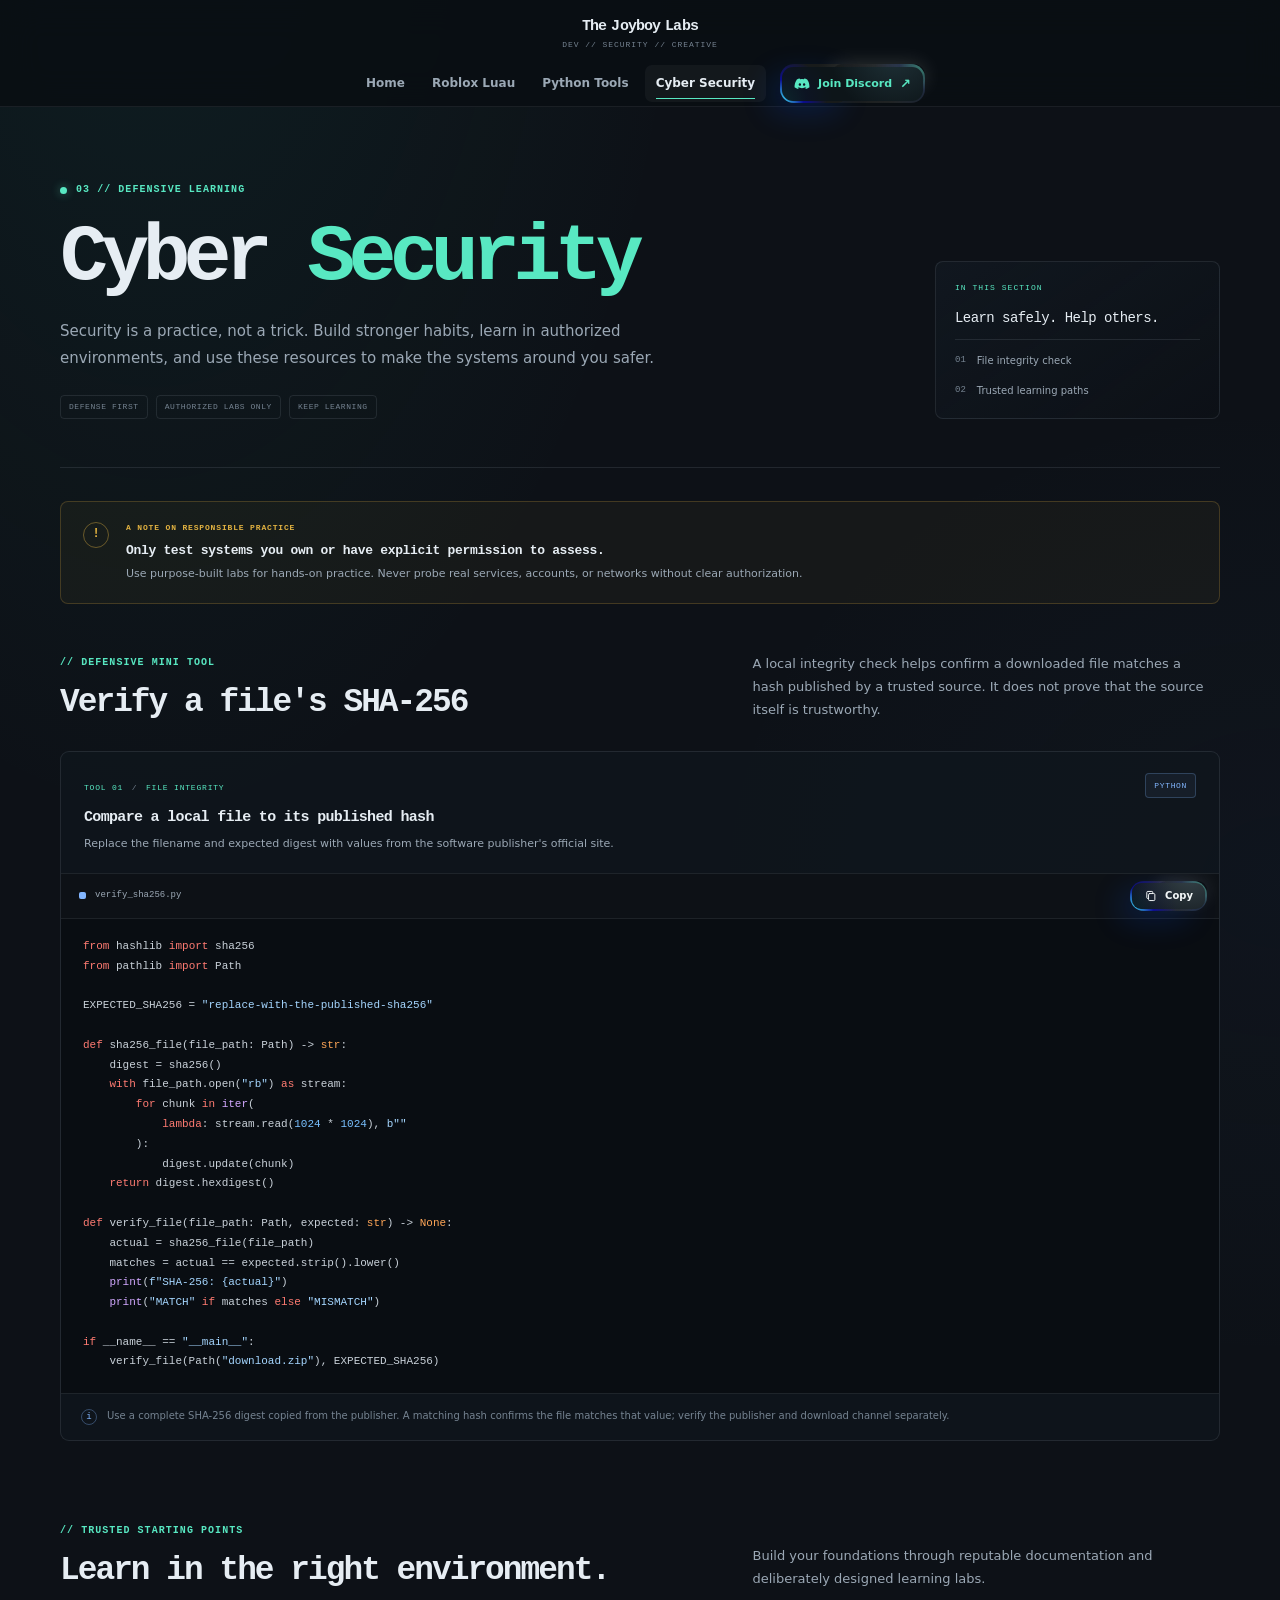
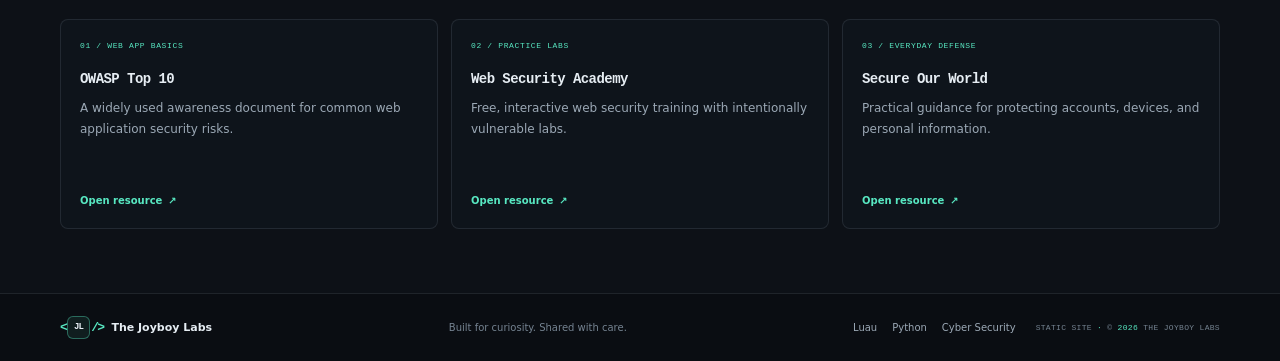
==== cyber.html @ d01e59e3 "Build Joyboy Labs static site and download bundle Co-authored-by: arena-agent <297053741+arena-agent" ====
<!doctype html>
<html lang="en">
<head>
  <meta charset="utf-8">
  <meta name="viewport" content="width=device-width, initial-scale=1">
  <meta name="theme-color" content="#0d1117">
  <meta name="description" content="Responsible cybersecurity learning: defensive habits, trusted resources, and safe local examples from The Joyboy Labs.">
  <title>Cyber Security — The Joyboy Labs</title>
  <link rel="stylesheet" href="css/style.css">
  <script src="js/main.js" defer></script>
</head>
<body>
  <a class="skip-link" href="#main">Skip to content</a>

  <header class="site-header">
    <div class="nav-shell">
      <a class="brand" href="index.html" aria-label="The Joyboy Labs home">
        <span class="brand-copy">
          <span class="brand-name" aria-hidden="true">
            <span class="brand-letter" style="animation-delay: 0ms">T</span><span class="brand-letter" style="animation-delay: 48ms">h</span><span class="brand-letter" style="animation-delay: 96ms">e</span><span class="brand-letter brand-space" style="animation-delay: 144ms">&nbsp;</span><span class="brand-letter" style="animation-delay: 192ms">J</span><span class="brand-letter" style="animation-delay: 240ms">o</span><span class="brand-letter" style="animation-delay: 288ms">y</span><span class="brand-letter" style="animation-delay: 336ms">b</span><span class="brand-letter" style="animation-delay: 384ms">o</span><span class="brand-letter" style="animation-delay: 432ms">y</span><span class="brand-letter brand-space" style="animation-delay: 480ms">&nbsp;</span><span class="brand-letter" style="animation-delay: 528ms">L</span><span class="brand-letter" style="animation-delay: 576ms">a</span><span class="brand-letter" style="animation-delay: 624ms">b</span><span class="brand-letter" style="animation-delay: 672ms">s</span>
          </span>
          <span class="brand-tag">DEV // SECURITY // CREATIVE</span>
        </span>
      </a>
      <button class="menu-toggle" type="button" aria-expanded="false" aria-controls="primary-navigation" aria-label="Open navigation menu">
        <span class="menu-toggle-lines" aria-hidden="true"><span></span><span></span><span></span></span>
      </button>
      <nav class="primary-nav" id="primary-navigation" aria-label="Primary navigation">
        <a class="nav-link" href="index.html">Home</a>
        <a class="nav-link" href="roblox.html">Roblox Luau</a>
        <a class="nav-link" href="python.html">Python Tools</a>
        <a class="nav-link is-active" href="cyber.html" aria-current="page">Cyber Security</a>
        <a class="discord-link button button-discord" href="https://discord.gg/joyboyhakari_16266" target="_blank" rel="noopener noreferrer">
          <span class="blob1" aria-hidden="true"></span><span class="blob2" aria-hidden="true"></span>
          <span class="inner"><svg aria-hidden="true" viewBox="0 0 24 24"><path d="M19.7 5.3a17.6 17.6 0 0 0-4.3-1.4l-.5 1a16.2 16.2 0 0 0-5.8 0l-.5-1a17.6 17.6 0 0 0-4.3 1.4C1.6 9.2.8 13 .8 16.8a17.8 17.8 0 0 0 5.3 2.7l1.1-1.8-1.7-.8.4-.3a12.6 12.6 0 0 0 12.2 0l.4.3-1.7.8 1.1 1.8a17.8 17.8 0 0 0 5.3-2.7c0-4.4-.8-8.1-3.5-11.5ZM8.8 14.7c-1 0-1.8-.9-1.8-2s.8-2 1.8-2 1.8.9 1.8 2-.8 2-1.8 2Zm6.4 0c-1 0-1.8-.9-1.8-2s.8-2 1.8-2 1.8.9 1.8 2-.8 2-1.8 2Z"/></svg><span>Join Discord</span><span class="external-mark" aria-hidden="true">↗</span></span>
        </a>
      </nav>
    </div>
  </header>

  <main id="main">
    <section class="page-hero container" aria-labelledby="page-title">
      <div class="page-hero-copy">
        <p class="eyebrow"><span class="status-dot"></span> 03 // DEFENSIVE LEARNING</p>
        <h1 id="page-title">Cyber <span class="title-accent">Security</span></h1>
        <p class="page-lead">Security is a practice, not a trick. Build stronger habits, learn in authorized environments, and use these resources to make the systems around you safer.</p>
        <div class="tag-row"><span class="tag">DEFENSE FIRST</span><span class="tag">AUTHORIZED LABS ONLY</span><span class="tag">KEEP LEARNING</span></div>
      </div>
      <aside class="page-index-card" aria-label="Section overview">
        <span class="index-card-label">IN THIS SECTION</span>
        <span class="index-card-title">Learn safely. Help others.</span>
        <span class="index-card-line"><span>01</span> File integrity check</span>
        <span class="index-card-line"><span>02</span> Trusted learning paths</span>
      </aside>
    </section>

    <section class="container safety-banner" aria-labelledby="safety-title">
      <span class="safety-icon" aria-hidden="true">!</span>
      <div><p class="eyebrow">A NOTE ON RESPONSIBLE PRACTICE</p><h2 id="safety-title">Only test systems you own or have explicit permission to assess.</h2><p>Use purpose-built labs for hands-on practice. Never probe real services, accounts, or networks without clear authorization.</p></div>
    </section>

    <section class="section-block container" aria-labelledby="integrity-title">
      <div class="section-heading">
        <div><p class="eyebrow">// DEFENSIVE MINI TOOL</p><h2 id="integrity-title">Verify a file's SHA-256</h2></div>
        <p class="section-intro">A local integrity check helps confirm a downloaded file matches a hash published by a trusted source. It does not prove that the source itself is trustworthy.</p>
      </div>

      <article class="snippet-card">
        <div class="snippet-heading">
          <div><span class="snippet-kicker">TOOL 01 <span aria-hidden="true">/</span> FILE INTEGRITY</span><h3>Compare a local file to its published hash</h3><p>Replace the filename and expected digest with values from the software publisher's official site.</p></div>
          <span class="language-pill">PYTHON</span>
        </div>
        <div class="code-card">
          <div class="code-toolbar"><span class="code-file"><span class="file-dot"></span> verify_sha256.py</span><button class="copy-button button button-utility" type="button" aria-label="Copy Python code"><span class="blob1" aria-hidden="true"></span><span class="blob2" aria-hidden="true"></span><span class="inner"><svg aria-hidden="true" viewBox="0 0 20 20"><rect x="6.5" y="6.5" width="9" height="10" rx="1.5"></rect><path d="M12.5 6.5V4.8A1.3 1.3 0 0 0 11.2 3.5H5.3A1.3 1.3 0 0 0 4 4.8v7.4a1.3 1.3 0 0 0 1.3 1.3h1.2"></path></svg><span class="copy-label">Copy</span></span></button></div>
          <pre><code><span class="token-keyword">from</span> hashlib <span class="token-keyword">import</span> sha256
<span class="token-keyword">from</span> pathlib <span class="token-keyword">import</span> Path

EXPECTED_SHA256 = <span class="token-string">"replace-with-the-published-sha256"</span>

<span class="token-keyword">def</span> sha256_file(file_path: Path) -&gt; <span class="token-type">str</span>:
    digest = sha256()
    <span class="token-keyword">with</span> file_path.open(<span class="token-string">"rb"</span>) <span class="token-keyword">as</span> stream:
        <span class="token-keyword">for</span> chunk <span class="token-keyword">in</span> <span class="token-function">iter</span>(
            <span class="token-keyword">lambda</span>: stream.read(<span class="token-number">1024</span> * <span class="token-number">1024</span>), <span class="token-string">b""</span>
        ):
            digest.update(chunk)
    <span class="token-keyword">return</span> digest.hexdigest()

<span class="token-keyword">def</span> verify_file(file_path: Path, expected: <span class="token-type">str</span>) -&gt; <span class="token-type">None</span>:
    actual = sha256_file(file_path)
    matches = actual == expected.strip().lower()
    <span class="token-function">print</span>(<span class="token-string">f"SHA-256: {actual}"</span>)
    <span class="token-function">print</span>(<span class="token-string">"MATCH"</span> <span class="token-keyword">if</span> matches <span class="token-keyword">else</span> <span class="token-string">"MISMATCH"</span>)

<span class="token-keyword">if</span> __name__ == <span class="token-string">"__main__"</span>:
    verify_file(Path(<span class="token-string">"download.zip"</span>), EXPECTED_SHA256)</code></pre>
        </div>
        <div class="snippet-footnote"><span class="footnote-mark" aria-hidden="true">i</span><p>Use a complete SHA-256 digest copied from the publisher. A matching hash confirms the file matches that value; verify the publisher and download channel separately.</p></div>
      </article>
    </section>

    <section class="section-block section-block-compact container" aria-labelledby="resource-title">
      <div class="section-heading">
        <div><p class="eyebrow">// TRUSTED STARTING POINTS</p><h2 id="resource-title">Learn in the right environment.</h2></div>
        <p class="section-intro">Build your foundations through reputable documentation and deliberately designed learning labs.</p>
      </div>
      <div class="resource-grid">
        <a class="resource-card" href="https://owasp.org/www-project-top-ten/" target="_blank" rel="noopener noreferrer"><span class="resource-index">01 / WEB APP BASICS</span><h3>OWASP Top 10</h3><p>A widely used awareness document for common web application security risks.</p><span class="resource-open">Open resource <span aria-hidden="true">↗</span></span></a>
        <a class="resource-card" href="https://portswigger.net/web-security" target="_blank" rel="noopener noreferrer"><span class="resource-index">02 / PRACTICE LABS</span><h3>Web Security Academy</h3><p>Free, interactive web security training with intentionally vulnerable labs.</p><span class="resource-open">Open resource <span aria-hidden="true">↗</span></span></a>
        <a class="resource-card" href="https://www.cisa.gov/secure-our-world" target="_blank" rel="noopener noreferrer"><span class="resource-index">03 / EVERYDAY DEFENSE</span><h3>Secure Our World</h3><p>Practical guidance for protecting accounts, devices, and personal information.</p><span class="resource-open">Open resource <span aria-hidden="true">↗</span></span></a>
      </div>
    </section>
  </main>

  <footer class="site-footer">
    <div class="footer-shell">
      <a class="footer-brand" href="index.html"><span class="brand-mark" aria-hidden="true"><span class="brand-mark-bracket">&lt;</span><span class="brand-mark-core">JL</span><span class="brand-mark-bracket">/&gt;</span></span><span>The Joyboy Labs</span></a>
      <p>Built for curiosity. Shared with care.</p>
      <div class="footer-links"><a href="roblox.html">Luau</a><a href="python.html">Python</a><a href="cyber.html">Cyber Security</a></div>
      <span class="footer-meta">STATIC SITE <span aria-hidden="true">·</span> © <span data-current-year>2026</span> THE JOYBOY LABS</span>
    </div>
  </footer>
</body>
</html>
---- css/style.css ----
:root {
  color-scheme: dark;
  --bg: #0d1117;
  --bg-deep: #090d12;
  --panel: #111820;
  --panel-raised: #141d26;
  --panel-muted: #0f151c;
  --text: #e6edf3;
  --muted: #9ba8b5;
  --subtle: #758391;
  --border: rgba(139, 148, 158, 0.17);
  --border-strong: rgba(139, 148, 158, 0.3);
  --accent: #58e8c2;
  --accent-blue: #82b6ff;
  --accent-violet: #c3a1ff;
  --danger: #ff7b72;
  --font-sans: Inter, ui-sans-serif, system-ui, -apple-system, BlinkMacSystemFont, "Segoe UI", sans-serif;
  --font-mono: "Fira Code", "SFMono-Regular", Consolas, "Liberation Mono", monospace;
  --content-width: 1160px;
}

*,
*::before,
*::after {
  box-sizing: border-box;
}

html {
  scroll-behavior: smooth;
  scroll-padding-top: 100px;
  background: var(--bg);
}

body {
  min-width: 320px;
  margin: 0;
  color: var(--text);
  background:
    radial-gradient(ellipse at 12% -12%, rgba(35, 176, 149, 0.09), transparent 34rem),
    radial-gradient(ellipse at 100% 45%, rgba(61, 106, 177, 0.045), transparent 36rem),
    var(--bg);
  font-family: var(--font-sans);
  font-size: 15px;
  line-height: 1.65;
  -webkit-font-smoothing: antialiased;
  text-rendering: optimizeLegibility;
}

button,
a {
  font: inherit;
}

a {
  color: inherit;
  text-decoration: none;
}

button {
  color: inherit;
}

svg {
  display: block;
}

::selection {
  color: #07110f;
  background: var(--accent);
}

:focus-visible {
  outline: 2px solid var(--accent);
  outline-offset: 4px;
}

.skip-link {
  position: fixed;
  z-index: 100;
  top: 12px;
  left: 12px;
  padding: 10px 14px;
  transform: translateY(-160%);
  border: 1px solid var(--accent);
  border-radius: 8px;
  color: #08120f;
  background: var(--accent);
  font-weight: 700;
}

.skip-link:focus {
  transform: translateY(0);
}

.container {
  width: min(var(--content-width), calc(100% - 48px));
  margin-inline: auto;
}

.site-header {
  position: sticky;
  z-index: 50;
  top: 0;
  border-bottom: 1px solid rgba(139, 148, 158, 0.13);
  background: rgba(10, 14, 19, 0.87);
  backdrop-filter: blur(18px);
  -webkit-backdrop-filter: blur(18px);
}

.nav-shell {
  position: relative;
  display: grid;
  width: min(var(--content-width), calc(100% - 48px));
  min-height: 106px;
  grid-template-columns: 1fr;
  grid-template-rows: 55px 45px;
  justify-items: center;
  gap: 0;
  margin-inline: auto;
  padding-top: 6px;
}

.brand {
  grid-row: 1;
  display: inline-flex;
  min-width: max-content;
  align-items: center;
  justify-content: center;
}

.footer-brand {
  display: inline-flex;
  min-width: max-content;
  align-items: center;
  gap: 11px;
}

.brand-mark {
  display: inline-flex;
  align-items: center;
  gap: 1px;
  color: var(--accent);
  font-family: var(--font-mono);
  font-size: 14px;
  font-weight: 700;
  letter-spacing: -0.12em;
  line-height: 1;
}

.brand-mark-core {
  display: inline-grid;
  width: 27px;
  height: 27px;
  place-items: center;
  border: 1px solid rgba(88, 232, 194, 0.38);
  border-radius: 6px;
  color: var(--text);
  background: rgba(88, 232, 194, 0.08);
  font-size: 10px;
  letter-spacing: -0.08em;
}

.brand-mark-bracket {
  color: var(--accent);
  font-size: 13px;
}

.brand-copy {
  display: grid;
  justify-items: center;
  gap: 4px;
  text-align: center;
}

.brand-name {
  position: relative;
  display: inline-flex;
  isolation: isolate;
  align-items: center;
  color: var(--text);
  font-family: var(--font-mono);
  font-size: 15px;
  font-weight: 700;
  letter-spacing: -0.055em;
  line-height: 1.2;
}

.brand-letter {
  display: inline-block;
  opacity: 1;
  animation: brand-letter-reveal 720ms cubic-bezier(0.2, 0.75, 0.25, 1) both;
  animation-delay: 0ms;
}

.brand-space {
  width: 0.32em;
}

.brand-name::after {
  position: absolute;
  z-index: 1;
  inset: -3px -7px;
  pointer-events: none;
  background-image:
    radial-gradient(circle at 50% 50%, rgba(255, 255, 0, 0.72), transparent 50%),
    radial-gradient(circle at 45% 45%, rgba(255, 0, 0, 0.54), transparent 45%),
    radial-gradient(circle at 55% 55%, rgba(0, 255, 255, 0.62), transparent 45%),
    radial-gradient(circle at 45% 55%, rgba(0, 255, 0, 0.48), transparent 45%),
    radial-gradient(circle at 55% 45%, rgba(0, 0, 255, 0.48), transparent 45%);
  background-size: 100% 100%;
  content: "";
  opacity: 0;
  mix-blend-mode: screen;
  mask: repeating-linear-gradient(90deg, transparent 0 6px, #000 7px 8px);
  -webkit-mask: repeating-linear-gradient(90deg, transparent 0 6px, #000 7px 8px);
  animation: brand-spectrum-reveal 1.8s cubic-bezier(0.6, 0.8, 0.5, 1) both;
}

@keyframes brand-letter-reveal {
  0% {
    opacity: 0;
    transform: scale(0.88) translateY(3px);
    text-shadow: 0 0 0 transparent;
  }
  14% {
    opacity: 1;
    transform: scale(1.08) translateY(-1px);
    text-shadow: 0 0 8px rgba(88, 232, 194, 0.7);
  }
  38%,
  100% {
    opacity: 1;
    transform: scale(1) translateY(0);
    text-shadow: 0 0 0 transparent;
  }
}

@keyframes brand-spectrum-reveal {
  0% {
    opacity: 0;
    transform: translateX(-55%);
  }
  15% {
    opacity: 0.9;
  }
  65% {
    opacity: 0;
  }
  100% {
    opacity: 0;
    transform: translateX(55%);
  }
}

.brand-tag {
  color: var(--subtle);
  font-family: var(--font-mono);
  font-size: 8px;
  letter-spacing: 0.12em;
  line-height: 1.2;
}

.primary-nav {
  grid-row: 2;
  display: flex;
  align-items: center;
  justify-self: center;
  gap: 5px;
}

.nav-link {
  position: relative;
  padding: 9px 11px;
  border-radius: 7px;
  color: var(--muted);
  font-size: 12px;
  font-weight: 550;
  transition: color 160ms ease, background-color 160ms ease;
}

.nav-link:hover,
.nav-link.is-active {
  color: var(--text);
  background: rgba(255, 255, 255, 0.045);
}

.nav-link.is-active::after {
  position: absolute;
  right: 11px;
  bottom: 3px;
  left: 11px;
  height: 1px;
  background: var(--accent);
  content: "";
}

.discord-link {
  flex: 0 0 auto;
}

.external-mark {
  font-size: 13px;
  line-height: 1;
}

.menu-toggle {
  display: none;
  width: 42px;
  height: 42px;
  align-items: center;
  justify-content: center;
  border: 1px solid var(--border);
  border-radius: 8px;
  background: var(--panel-muted);
  cursor: pointer;
}

.menu-toggle-lines {
  display: grid;
  width: 17px;
  gap: 4px;
}

.menu-toggle-lines span {
  display: block;
  height: 1.5px;
  border-radius: 2px;
  background: var(--text);
}

.eyebrow {
  display: flex;
  align-items: center;
  gap: 9px;
  margin: 0;
  color: var(--accent);
  font-family: var(--font-mono);
  font-size: 10px;
  font-weight: 600;
  letter-spacing: 0.105em;
  line-height: 1.6;
}

.status-dot {
  display: inline-block;
  width: 7px;
  height: 7px;
  flex: 0 0 7px;
  border-radius: 50%;
  background: var(--accent);
  box-shadow: 0 0 10px rgba(88, 232, 194, 0.48);
}

.home-hero {
  display: grid;
  min-height: 590px;
  grid-template-columns: 1fr 0.96fr;
  align-items: center;
  gap: clamp(34px, 6vw, 78px);
  padding-block: 72px 84px;
}

.hero-copy {
  max-width: 570px;
}

.hero-copy h1,
.page-hero h1 {
  margin: 23px 0 20px;
  font-family: var(--font-mono);
  font-size: clamp(3.5rem, 7.8vw, 6rem);
  font-weight: 650;
  letter-spacing: -0.085em;
  line-height: 0.98;
}

.title-accent {
  color: var(--accent);
}

.hero-lead,
.page-lead {
  max-width: 570px;
  margin: 0;
  color: var(--muted);
  font-size: clamp(15px, 1.6vw, 17px);
  line-height: 1.8;
}

.hero-actions {
  display: flex;
  flex-wrap: wrap;
  align-items: center;
  gap: 22px;
  margin-top: 30px;
}

.button {
  position: relative;
  isolation: isolate;
  display: inline-flex;
  min-height: 45px;
  align-items: center;
  justify-content: center;
  padding: 2px;
  overflow: visible;
  border: 0;
  border-radius: 14px;
  color: var(--text);
  background: radial-gradient(circle 80px at 80% -10%, rgba(255, 255, 255, 0.16), #181b1b 76%);
  font-size: 12px;
  font-weight: 700;
  text-decoration: none;
  white-space: nowrap;
  cursor: pointer;
  transition: transform 160ms ease, filter 160ms ease;
}

.button::after {
  position: absolute;
  z-index: -1;
  top: 0;
  right: 0;
  width: 65%;
  height: 60%;
  border-radius: 120px;
  box-shadow: 0 0 20px rgba(255, 255, 255, 0.16);
  content: "";
  pointer-events: none;
}

.button .blob1,
.button .blob2 {
  position: absolute;
  top: 0;
  bottom: 0;
  width: 70px;
  border-radius: inherit;
  pointer-events: none;
  transition: transform 180ms ease;
}

.button .blob1 {
  left: 0;
  background: radial-gradient(circle 60px at 0% 100%, #3fe9ff, rgba(0, 0, 255, 0.5), transparent 78%);
  box-shadow: -10px 10px 30px rgba(0, 81, 255, 0.18);
}

.button .blob2 {
  right: 0;
  background: radial-gradient(circle 65px at 100% 0%, rgba(88, 232, 194, 0.72), rgba(0, 81, 255, 0.16), transparent 78%);
  opacity: 0.72;
}

.button .inner {
  position: relative;
  z-index: 1;
  display: inline-flex;
  width: auto;
  min-height: 40px;
  align-items: center;
  justify-content: center;
  gap: 9px;
  padding: 0 17px;
  border-radius: 11px;
  color: #f3f7f8;
  background: radial-gradient(circle 80px at 80% -50%, #39464c, #0e1419 80%);
  font-size: 12px;
  font-weight: 700;
  line-height: 1.2;
}

.button .inner::before {
  position: absolute;
  z-index: 0;
  inset: 0;
  border-radius: inherit;
  background: radial-gradient(circle 60px at 0% 100%, rgba(0, 225, 255, 0.08), rgba(0, 0, 255, 0.045), transparent 85%);
  content: "";
  pointer-events: none;
}

.button .inner > * {
  position: relative;
  z-index: 1;
}

.button:hover {
  transform: translateY(-1px);
  filter: brightness(1.12);
}

.button:hover .blob1 {
  transform: translateX(3px);
}

.button:hover .blob2 {
  transform: translateX(-3px);
}

.button:focus-visible {
  outline: 2px solid var(--accent);
  outline-offset: 4px;
}

.button-primary .inner {
  background: radial-gradient(circle 80px at 80% -50%, #254247, #0d171a 82%);
}

.button-primary .inner::before {
  background: radial-gradient(circle 60px at 0% 100%, rgba(0, 225, 255, 0.16), rgba(0, 0, 255, 0.08), transparent 85%);
}

.button-outline .inner {
  background: radial-gradient(circle 80px at 80% -50%, #303b42, #10161d 82%);
}

.button-discord {
  min-height: 39px;
  margin-left: 9px;
  font-size: 11px;
}

.button-discord .inner {
  min-height: 34px;
  gap: 8px;
  padding-inline: 12px;
  color: var(--accent);
  font-size: 11px;
  background: radial-gradient(circle 80px at 80% -50%, #203339, #0d1519 82%);
}

.button-discord:hover .inner {
  color: #f3f7f8;
}

.button-discord svg {
  width: 16px;
  height: 16px;
  fill: currentColor;
}

.text-link {
  display: inline-flex;
  align-items: center;
  gap: 8px;
  color: var(--muted);
  font-size: 12px;
  font-weight: 600;
  transition: color 160ms ease;
}

.text-link:hover {
  color: var(--accent);
}

.hero-tags,
.tag-row {
  display: flex;
  flex-wrap: wrap;
  align-items: center;
  gap: 8px;
  margin: 34px 0 0;
  padding: 0;
  list-style: none;
}

.hero-tags li,
.tag {
  padding: 6px 8px;
  border: 1px solid var(--border);
  border-radius: 4px;
  color: var(--subtle);
  font-family: var(--font-mono);
  font-size: 8px;
  letter-spacing: 0.07em;
  line-height: 1.25;
}

.console-window {
  overflow: hidden;
  border: 1px solid rgba(139, 148, 158, 0.25);
  border-radius: 11px;
  background: rgba(10, 14, 19, 0.92);
  box-shadow: 0 26px 70px rgba(0, 0, 0, 0.3), 0 0 0 1px rgba(88, 232, 194, 0.025) inset;
}

.console-titlebar {
  display: flex;
  min-height: 46px;
  align-items: center;
  justify-content: space-between;
  gap: 12px;
  padding: 0 16px;
  border-bottom: 1px solid var(--border);
  color: var(--subtle);
  font-family: var(--font-mono);
  font-size: 9px;
}

.window-dots {
  display: inline-flex;
  gap: 5px;
}

.window-dots i {
  width: 7px;
  height: 7px;
  border-radius: 50%;
  background: #4b5967;
}

.window-dots i:first-child {
  background: #ff7b72;
}

.window-dots i:nth-child(2) {
  background: #e3b341;
}

.window-dots i:nth-child(3) {
  background: #58e8c2;
}

.console-path {
  flex: 1;
  text-align: center;
}

.console-path span {
  color: #52606d;
}

.console-state {
  display: inline-flex;
  align-items: center;
  gap: 6px;
  color: var(--accent);
  font-size: 8px;
}

.console-state .status-dot {
  width: 5px;
  height: 5px;
  flex-basis: 5px;
}

.console-body {
  padding: 24px 25px 19px;
  font-family: var(--font-mono);
  font-size: 11px;
}

.console-command {
  margin: 0;
  color: #c6d0da;
}

.console-command span {
  color: var(--accent);
}

.console-output {
  margin: 13px 0 5px;
  color: var(--text);
  font-size: 16px;
  font-weight: 600;
}

.cursor-block {
  display: inline-block;
  width: 7px;
  height: 14px;
  margin-left: 7px;
  background: var(--accent);
  vertical-align: -2px;
}

.console-comment {
  margin: 0;
  color: var(--subtle);
  font-size: 10px;
}

.console-divider {
  height: 1px;
  margin: 23px 0 19px;
  background: var(--border);
}

.console-list {
  display: grid;
  gap: 13px;
  margin: 16px 0 19px;
  padding: 0;
  color: var(--text);
  list-style: none;
}

.console-list li {
  display: grid;
  grid-template-columns: 26px minmax(100px, 1fr) auto;
  align-items: center;
  gap: 10px;
}

.console-file,
.console-file-note,
.console-footer {
  color: var(--subtle);
  font-size: 9px;
}

.console-file-note {
  text-align: right;
}

.console-footer {
  display: flex;
  justify-content: space-between;
  padding-top: 13px;
  border-top: 1px solid var(--border);
  color: var(--accent);
}

.section-block {
  padding-block: 49px 64px;
}

.section-block-compact {
  padding-top: 18px;
}

.section-heading {
  display: grid;
  grid-template-columns: 1.05fr 0.75fr;
  align-items: end;
  gap: 38px;
  margin-bottom: 27px;
}

.section-heading h2,
.lab-note-copy h2,
.closing-cta h2,
.resource-strip h2 {
  margin: 11px 0 0;
  font-family: var(--font-mono);
  font-size: clamp(1.5rem, 3vw, 2.05rem);
  font-weight: 550;
  letter-spacing: -0.06em;
  line-height: 1.28;
}

.section-intro {
  max-width: 455px;
  margin: 0 0 2px;
  color: var(--muted);
  font-size: 13px;
  line-height: 1.75;
}

.focus-grid {
  display: grid;
  grid-template-columns: repeat(3, minmax(0, 1fr));
  gap: 14px;
}

.focus-card {
  display: flex;
  min-height: 280px;
  flex-direction: column;
  padding: 21px 21px 19px;
  border: 1px solid var(--border);
  border-radius: 9px;
  background: linear-gradient(140deg, rgba(20, 29, 38, 0.88), rgba(15, 21, 28, 0.86));
  transition: border-color 160ms ease, background-color 160ms ease, transform 160ms ease;
}

.focus-card:hover {
  transform: translateY(-3px);
  border-color: rgba(88, 232, 194, 0.47);
  background: linear-gradient(140deg, rgba(21, 34, 41, 0.96), rgba(15, 21, 28, 0.9));
}

.focus-card-top {
  display: flex;
  align-items: center;
  justify-content: space-between;
}

.focus-index,
.mini-card-index,
.resource-index {
  color: var(--subtle);
  font-family: var(--font-mono);
  font-size: 9px;
  letter-spacing: 0.08em;
}

.card-arrow {
  color: var(--subtle);
  font-size: 16px;
  transition: color 160ms ease, transform 160ms ease;
}

.focus-card:hover .card-arrow {
  transform: translate(2px, -2px);
  color: var(--accent);
}

.focus-symbol {
  display: grid;
  width: 46px;
  height: 46px;
  place-items: center;
  margin-top: 29px;
  border: 1px solid rgba(88, 232, 194, 0.2);
  border-radius: 9px;
  color: var(--accent);
  background: rgba(88, 232, 194, 0.07);
  font-family: var(--font-mono);
  font-size: 16px;
  font-weight: 600;
}

.symbol-python {
  border-color: rgba(130, 182, 255, 0.23);
  color: var(--accent-blue);
  background: rgba(130, 182, 255, 0.075);
  font-size: 14px;
}

.symbol-cyber {
  position: relative;
  border-color: rgba(195, 161, 255, 0.24);
  background: rgba(195, 161, 255, 0.075);
}

.symbol-cyber::before,
.symbol-cyber::after,
.symbol-cyber span {
  position: absolute;
  display: block;
  width: 17px;
  height: 17px;
  border: 1px solid var(--accent-violet);
  content: "";
}

.symbol-cyber::before {
  transform: rotate(45deg);
}

.symbol-cyber::after {
  width: 5px;
  height: 5px;
  border-radius: 50%;
  background: var(--accent-violet);
}

.focus-card h3,
.mini-card h3,
.resource-card h3 {
  margin: 17px 0 6px;
  font-family: var(--font-mono);
  font-size: 16px;
  font-weight: 550;
  letter-spacing: -0.04em;
}

.focus-card p,
.mini-card p,
.resource-card p {
  margin: 0;
  color: var(--muted);
  font-size: 12px;
  line-height: 1.75;
}

.focus-card-link {
  display: flex;
  align-items: center;
  gap: 7px;
  margin-top: auto;
  padding-top: 21px;
  color: var(--accent);
  font-size: 11px;
  font-weight: 650;
}

.lab-note-section {
  display: grid;
  grid-template-columns: 0.85fr 1.15fr;
  align-items: center;
  gap: clamp(35px, 7vw, 90px);
  padding-block: 80px 78px;
  border-top: 1px solid var(--border);
}

.lab-note-copy h2 {
  margin-top: 15px;
  font-size: clamp(1.65rem, 3.5vw, 2.4rem);
  line-height: 1.36;
}

.lab-note-copy > p:not(.eyebrow) {
  max-width: 430px;
  margin: 17px 0 20px;
  color: var(--muted);
  font-size: 13px;
  line-height: 1.8;
}

.principles-panel {
  overflow: hidden;
  border: 1px solid var(--border);
  border-radius: 9px;
  background: rgba(17, 24, 32, 0.72);
}

.principle-row {
  display: grid;
  grid-template-columns: 36px 1fr 16px;
  align-items: start;
  gap: 13px;
  padding: 19px 20px;
}

.principle-row + .principle-row {
  border-top: 1px solid var(--border);
}

.principle-number {
  padding-top: 2px;
  color: var(--accent);
  font-family: var(--font-mono);
  font-size: 10px;
}

.principle-row h3 {
  margin: 0 0 3px;
  font-family: var(--font-mono);
  font-size: 12px;
  font-weight: 550;
}

.principle-row p {
  margin: 0;
  color: var(--muted);
  font-size: 11px;
  line-height: 1.65;
}

.principle-mark {
  color: var(--subtle);
  font-size: 14px;
}

.closing-cta {
  display: flex;
  align-items: center;
  justify-content: space-between;
  gap: 24px;
  margin-bottom: 76px;
  padding: 23px 25px;
  border: 1px solid var(--border);
  border-radius: 9px;
  background: linear-gradient(105deg, rgba(88, 232, 194, 0.055), rgba(17, 24, 32, 0.7) 45%);
}

.closing-cta h2 {
  margin-top: 7px;
  font-size: 20px;
}

.site-footer {
  border-top: 1px solid var(--border);
  background: rgba(8, 12, 17, 0.64);
}

.footer-shell {
  display: grid;
  width: min(var(--content-width), calc(100% - 48px));
  grid-template-columns: 1fr auto 1fr auto;
  align-items: center;
  gap: 20px;
  margin-inline: auto;
  padding-block: 22px;
}

.footer-brand {
  gap: 8px;
  color: var(--text);
  font-size: 11px;
  font-weight: 650;
}

.footer-brand .brand-mark-core {
  width: 23px;
  height: 23px;
  font-size: 9px;
}

.footer-shell > p {
  margin: 0;
  color: var(--subtle);
  font-size: 10px;
}

.footer-links {
  display: flex;
  justify-content: flex-end;
  gap: 15px;
}

.footer-links a {
  color: var(--muted);
  font-size: 10px;
  transition: color 160ms ease;
}

.footer-links a:hover {
  color: var(--accent);
}

.footer-meta {
  color: var(--subtle);
  font-family: var(--font-mono);
  font-size: 8px;
  letter-spacing: 0.04em;
  white-space: nowrap;
}

.footer-meta span {
  color: var(--accent);
}

/* Category pages */
.page-hero {
  display: grid;
  grid-template-columns: minmax(0, 1fr) 285px;
  align-items: end;
  gap: 56px;
  padding-block: 75px 48px;
  border-bottom: 1px solid var(--border);
}

.page-hero-copy {
  max-width: 720px;
}

.page-hero h1 {
  margin: 17px 0 17px;
  font-size: clamp(3rem, 6.5vw, 5rem);
  line-height: 1.08;
}

.page-lead {
  max-width: 660px;
  font-size: 15px;
}

.page-hero .tag-row {
  margin-top: 23px;
}

.page-index-card {
  display: grid;
  gap: 13px;
  padding: 19px;
  border: 1px solid var(--border);
  border-radius: 8px;
  background: linear-gradient(145deg, rgba(17, 24, 32, 0.92), rgba(13, 17, 23, 0.7));
}

.index-card-label {
  color: var(--accent);
  font-family: var(--font-mono);
  font-size: 8px;
  letter-spacing: 0.13em;
}

.index-card-title {
  padding-bottom: 9px;
  border-bottom: 1px solid var(--border);
  color: var(--text);
  font-family: var(--font-mono);
  font-size: 14px;
  letter-spacing: -0.04em;
}

.index-card-line {
  display: flex;
  gap: 11px;
  color: var(--muted);
  font-size: 10px;
}

.index-card-line span {
  color: var(--subtle);
  font-family: var(--font-mono);
  font-size: 9px;
}

.page-hero + .section-block {
  padding-top: 58px;
}

.snippet-card {
  overflow: hidden;
  border: 1px solid var(--border);
  border-radius: 9px;
  background: rgba(16, 23, 30, 0.72);
}

.snippet-heading {
  display: flex;
  align-items: flex-start;
  justify-content: space-between;
  gap: 22px;
  padding: 21px 23px 19px;
}

.snippet-kicker {
  color: var(--accent);
  font-family: var(--font-mono);
  font-size: 8px;
  letter-spacing: 0.1em;
}

.snippet-kicker span {
  padding-inline: 3px;
  color: var(--subtle);
}

.snippet-heading h3 {
  margin: 9px 0 4px;
  font-family: var(--font-mono);
  font-size: 15px;
  font-weight: 550;
  letter-spacing: -0.045em;
}

.snippet-heading p {
  margin: 0;
  color: var(--muted);
  font-size: 11px;
  line-height: 1.7;
}

.snippet-heading p code,
.snippet-footnote p code {
  padding: 1px 5px;
  border: 1px solid var(--border);
  border-radius: 4px;
  color: var(--accent-blue);
  background: rgba(7, 11, 15, 0.58);
  font-family: var(--font-mono);
  font-size: 0.9em;
}

.language-pill {
  flex: 0 0 auto;
  padding: 5px 8px;
  border: 1px solid rgba(130, 182, 255, 0.24);
  border-radius: 4px;
  color: var(--accent-blue);
  background: rgba(130, 182, 255, 0.06);
  font-family: var(--font-mono);
  font-size: 8px;
  letter-spacing: 0.08em;
}

.code-card {
  overflow: hidden;
  border-top: 1px solid var(--border);
  border-bottom: 1px solid var(--border);
  background: var(--bg-deep);
}

.code-toolbar {
  display: flex;
  min-height: 45px;
  align-items: center;
  justify-content: space-between;
  gap: 14px;
  padding: 6px 12px 6px 18px;
  border-bottom: 1px solid rgba(139, 148, 158, 0.13);
  background: rgba(255, 255, 255, 0.016);
}

.code-file {
  display: inline-flex;
  min-width: 0;
  align-items: center;
  gap: 9px;
  overflow-wrap: anywhere;
  color: var(--muted);
  font-family: var(--font-mono);
  font-size: 9px;
}

.file-dot {
  width: 7px;
  height: 7px;
  flex: 0 0 7px;
  border-radius: 2px;
  background: var(--accent-blue);
}

.copy-button.button {
  min-width: 77px;
  min-height: 30px;
  flex: 0 0 auto;
  padding: 2px;
  font-size: 10px;
  font-weight: 600;
}

.copy-button.button .inner {
  width: 100%;
  min-height: 26px;
  gap: 7px;
  padding-inline: 9px;
  border-radius: 9px;
  font-size: 10px;
}

.copy-button.button:hover:not(:disabled) .inner {
  color: var(--accent);
}

.copy-button.button:disabled {
  cursor: default;
  opacity: 0.92;
}

.copy-button .inner svg {
  width: 14px;
  height: 14px;
  fill: none;
  stroke: currentColor;
  stroke-linecap: round;
  stroke-linejoin: round;
  stroke-width: 1.4;
}

.copy-button.is-copied .inner {
  color: var(--accent);
}

.copy-button.is-error .inner {
  color: var(--danger);
}

pre {
  max-height: 520px;
  overflow: auto;
  margin: 0;
  scrollbar-color: #384653 #0a0e13;
  scrollbar-width: thin;
}

pre code {
  display: block;
  min-width: max-content;
  padding: 18px 22px 21px;
  color: #c9d1d9;
  font-family: var(--font-mono);
  font-size: 11px;
  line-height: 1.8;
  tab-size: 4;
  white-space: pre;
}

.token-keyword {
  color: #ff7b72;
}

.token-string {
  color: #a5d6ff;
}

.token-number {
  color: #79c0ff;
}

.token-function {
  color: #d2a8ff;
}

.token-type {
  color: #ffa657;
}

.token-comment {
  color: #8b949e;
  font-style: italic;
}

.snippet-footnote {
  display: flex;
  align-items: flex-start;
  gap: 10px;
  padding: 13px 20px 15px;
}

.footnote-mark {
  display: grid;
  width: 16px;
  height: 16px;
  flex: 0 0 16px;
  place-items: center;
  margin-top: 2px;
  border: 1px solid rgba(130, 182, 255, 0.34);
  border-radius: 50%;
  color: var(--accent-blue);
  font-family: var(--font-mono);
  font-size: 9px;
  line-height: 1;
}

.snippet-footnote p {
  margin: 0;
  color: var(--subtle);
  font-size: 10px;
  line-height: 1.7;
}

.principle-grid {
  display: grid;
  grid-template-columns: repeat(3, minmax(0, 1fr));
  gap: 13px;
}

.mini-card {
  min-height: 168px;
  padding: 19px;
  border: 1px solid var(--border);
  border-radius: 8px;
  background: rgba(17, 24, 32, 0.55);
}

.mini-card-index {
  color: var(--accent);
  font-size: 8px;
}

.mini-card h3 {
  margin-top: 16px;
  font-size: 14px;
}

.resource-strip {
  display: flex;
  align-items: center;
  justify-content: space-between;
  gap: 25px;
  margin-block: 25px 74px;
  padding: 22px 24px;
  border: 1px solid var(--border);
  border-radius: 9px;
  background: rgba(17, 24, 32, 0.55);
}

.resource-strip h2 {
  margin-top: 7px;
  font-size: 16px;
}

.resource-strip > div > p:last-child {
  margin: 6px 0 0;
  color: var(--muted);
  font-size: 11px;
  line-height: 1.65;
}

.resource-grid {
  display: grid;
  grid-template-columns: repeat(3, minmax(0, 1fr));
  gap: 13px;
}

.resource-card {
  display: flex;
  min-height: 210px;
  flex-direction: column;
  padding: 19px;
  border: 1px solid var(--border);
  border-radius: 8px;
  background: rgba(17, 24, 32, 0.58);
  transition: border-color 160ms ease, transform 160ms ease;
}

.resource-card:hover {
  transform: translateY(-2px);
  border-color: rgba(88, 232, 194, 0.45);
}

.resource-index {
  color: var(--accent);
  font-size: 8px;
}

.resource-card h3 {
  margin-top: 16px;
  font-size: 14px;
}

.resource-open {
  display: flex;
  align-items: center;
  gap: 6px;
  margin-top: auto;
  padding-top: 17px;
  color: var(--accent);
  font-size: 10px;
  font-weight: 650;
}

.safety-banner {
  display: flex;
  align-items: flex-start;
  gap: 17px;
  margin-top: 33px;
  padding: 20px 22px;
  border: 1px solid rgba(227, 179, 65, 0.22);
  border-radius: 8px;
  background: rgba(227, 179, 65, 0.045);
}

.safety-icon {
  display: grid;
  width: 26px;
  height: 26px;
  flex: 0 0 26px;
  place-items: center;
  border: 1px solid rgba(227, 179, 65, 0.4);
  border-radius: 50%;
  color: #e3b341;
  font-family: var(--font-mono);
  font-size: 12px;
  font-weight: 700;
}

.safety-banner .eyebrow {
  color: #e3b341;
  font-size: 8px;
}

.safety-banner h2 {
  margin: 5px 0 3px;
  font-family: var(--font-mono);
  font-size: 13px;
  font-weight: 550;
  letter-spacing: -0.025em;
}

.safety-banner p:last-child {
  margin: 0;
  color: var(--muted);
  font-size: 11px;
  line-height: 1.7;
}

@media (max-width: 960px) {
  .nav-shell {
    min-height: 68px;
    grid-template-rows: auto;
    padding-block: 8px;
  }

  .menu-toggle {
    position: absolute;
    top: 50%;
    right: 0;
    display: inline-flex;
    transform: translateY(-50%);
  }

  .primary-nav {
    position: absolute;
    top: calc(100% + 1px);
    right: 0;
    left: 0;
    display: none;
    align-items: stretch;
    gap: 4px;
    padding: 12px;
    border: 1px solid var(--border);
    border-top: 0;
    border-radius: 0 0 10px 10px;
    background: rgba(10, 14, 19, 0.98);
    box-shadow: 0 22px 38px rgba(0, 0, 0, 0.28);
  }

  .primary-nav.is-open {
    display: flex;
    flex-direction: column;
  }

  .nav-link {
    padding: 11px 12px;
  }

  .nav-link.is-active::after {
    right: auto;
    bottom: 8px;
    left: 12px;
    width: 24px;
  }

  .discord-link {
    min-height: 42px;
    margin: 5px 0 0;
  }

  .home-hero {
    min-height: 0;
    grid-template-columns: 1fr;
    gap: 42px;
    padding-block: 62px 68px;
  }

  .hero-copy {
    max-width: 680px;
  }

  .console-window {
    width: min(100%, 700px);
  }

  .page-hero {
    grid-template-columns: minmax(0, 1fr) 250px;
    gap: 30px;
  }

  .footer-shell {
    grid-template-columns: 1fr auto;
  }

  .footer-links {
    justify-content: flex-start;
  }

  .footer-meta {
    justify-self: end;
  }
}

@media (max-width: 720px) {
  .container,
  .nav-shell,
  .footer-shell {
    width: min(100% - 36px, var(--content-width));
  }

  .page-hero {
    grid-template-columns: 1fr;
    align-items: start;
    gap: 25px;
    padding-block: 55px 34px;
  }

  .page-index-card {
    grid-template-columns: 1fr 1fr;
    align-items: center;
    gap: 9px 15px;
  }

  .index-card-label,
  .index-card-title {
    grid-column: 1 / -1;
  }

  .index-card-title {
    padding-bottom: 10px;
  }

  .section-heading {
    grid-template-columns: 1fr;
    gap: 10px;
  }

  .section-intro {
    max-width: 560px;
  }

  .focus-grid,
  .principle-grid,
  .resource-grid {
    grid-template-columns: 1fr;
  }

  .focus-card {
    min-height: 245px;
  }

  .focus-symbol {
    margin-top: 20px;
  }

  .lab-note-section {
    grid-template-columns: 1fr;
    gap: 30px;
    padding-block: 61px;
  }

  .mini-card {
    min-height: auto;
  }

  .resource-card {
    min-height: 180px;
  }

  .resource-strip {
    align-items: flex-start;
    flex-direction: column;
    margin-bottom: 55px;
  }

  .footer-shell {
    grid-template-columns: 1fr 1fr;
    gap: 14px;
  }

  .footer-shell > p {
    justify-self: end;
    text-align: right;
  }

  .footer-links {
    flex-wrap: wrap;
    gap: 10px 14px;
  }

  .footer-meta {
    align-self: center;
    justify-self: end;
    white-space: normal;
    text-align: right;
  }
}

@media (max-width: 520px) {
  body {
    font-size: 14px;
  }

  .container,
  .nav-shell,
  .footer-shell {
    width: min(100% - 32px, var(--content-width));
  }

  .nav-shell {
    min-height: 66px;
  }

  .brand-tag {
    display: none;
  }

  .home-hero {
    gap: 34px;
    padding-block: 48px 54px;
  }

  .hero-copy h1 {
    margin-top: 18px;
    font-size: clamp(3.05rem, 15vw, 4.4rem);
  }

  .hero-lead,
  .page-lead {
    font-size: 14px;
  }

  .hero-actions {
    align-items: flex-start;
    flex-direction: column;
    gap: 16px;
  }

  .hero-tags {
    gap: 6px;
    margin-top: 25px;
  }

  .hero-tags li,
  .tag {
    font-size: 7px;
  }

  .console-titlebar {
    min-height: 42px;
    padding-inline: 11px;
    font-size: 8px;
  }

  .console-body {
    padding: 20px 15px 16px;
    font-size: 10px;
  }

  .console-list li {
    grid-template-columns: 20px 1fr;
    gap: 7px;
  }

  .console-file-note {
    grid-column: 2;
    margin-top: -7px;
    text-align: left;
  }

  .section-block {
    padding-block: 37px 49px;
  }

  .section-block-compact {
    padding-top: 4px;
  }

  .section-heading {
    margin-bottom: 20px;
  }

  .section-heading h2,
  .lab-note-copy h2 {
    font-size: 1.5rem;
  }

  .focus-card {
    min-height: 232px;
    padding: 18px;
  }

  .closing-cta {
    align-items: flex-start;
    flex-direction: column;
    margin-bottom: 51px;
    padding: 20px;
  }

  .closing-cta h2 {
    font-size: 17px;
  }

  .page-hero h1 {
    font-size: clamp(2.65rem, 12vw, 3.6rem);
  }

  .page-index-card {
    grid-template-columns: 1fr;
  }

  .index-card-label,
  .index-card-title {
    grid-column: auto;
  }

  .snippet-heading {
    gap: 12px;
    padding: 17px 15px;
  }

  .snippet-heading h3 {
    font-size: 13px;
  }

  .language-pill {
    padding: 4px 6px;
    font-size: 7px;
  }

  .code-toolbar {
    padding-left: 12px;
  }

  .code-file {
    font-size: 8px;
  }

  .copy-button.button {
    min-width: 67px;
  }

  .copy-button.button .inner {
    padding-inline: 7px;
    font-size: 9px;
  }

  pre {
    max-height: 440px;
  }

  pre code {
    padding: 15px 14px 18px;
    font-size: 10px;
  }

  .snippet-footnote {
    padding: 12px 14px;
  }

  .safety-banner {
    gap: 11px;
    margin-top: 22px;
    padding: 16px;
  }

  .safety-banner h2 {
    font-size: 12px;
  }

  .footer-shell {
    gap: 13px 10px;
    padding-block: 18px;
  }

  .footer-brand {
    font-size: 10px;
  }

  .footer-shell > p,
  .footer-links a {
    font-size: 9px;
  }

  .footer-meta {
    font-size: 7px;
  }
}

@media (prefers-reduced-motion: reduce) {
  html {
    scroll-behavior: auto;
  }

  .brand-letter {
    opacity: 1;
    transform: none;
    animation: none;
    text-shadow: none;
  }

  .brand-name::after {
    display: none;
    animation: none;
  }

  *,
  *::before,
  *::after {
    scroll-behavior: auto !important;
    transition-duration: 0.01ms !important;
    animation-duration: 0.01ms !important;
    animation-iteration-count: 1 !important;
  }
}
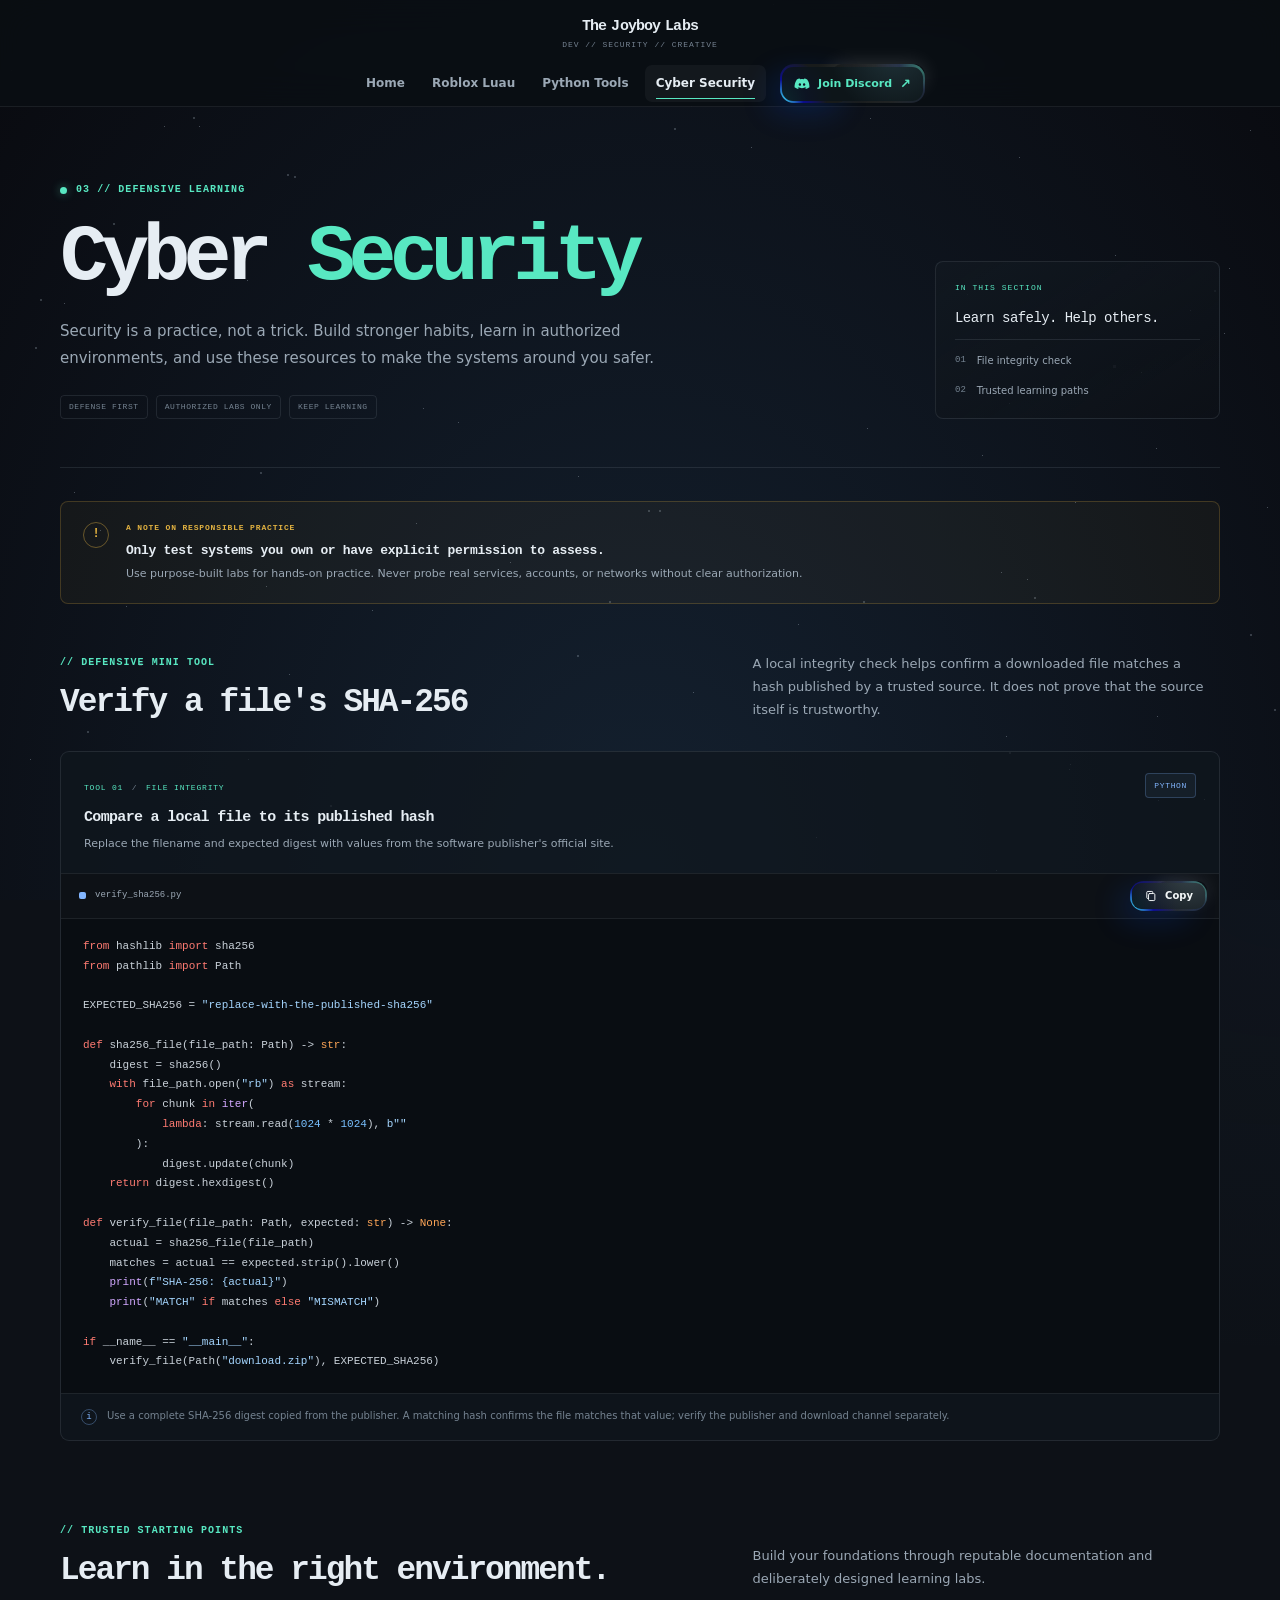
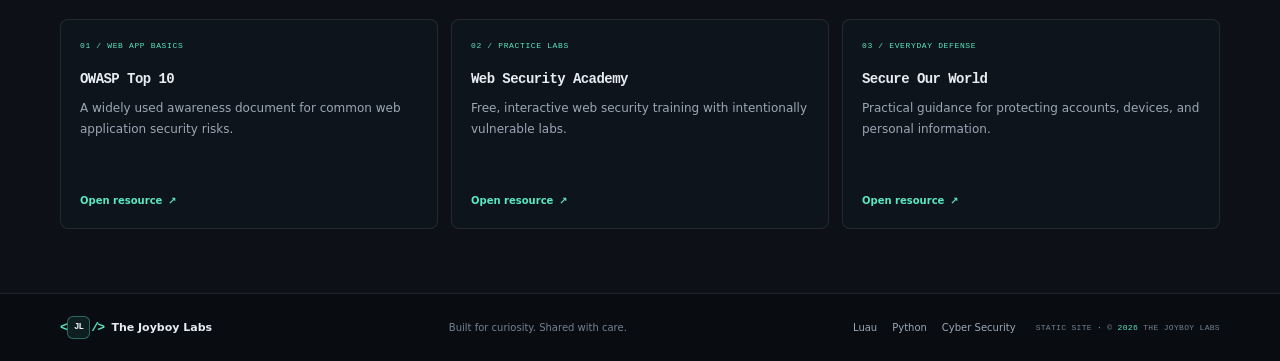
==== commit 7c1c65bc: "Add starfield, mascot, and GitHub star button Co-authored-by: arena-agent <297053741+arena-agent@use" ====
--- a/cyber.html
+++ b/cyber.html
@@ -10,6 +10,11 @@
   <script src="js/main.js" defer></script>
 </head>
 <body>
+  <div class="site-starfield" aria-hidden="true">
+    <div class="star-layer stars-small"></div>
+    <div class="star-layer stars-medium"></div>
+    <div class="star-layer stars-large"></div>
+  </div>
   <a class="skip-link" href="#main">Skip to content</a>
 
   <header class="site-header">
--- a/css/style.css
+++ b/css/style.css
@@ -1860,3 +1860,684 @@
     animation-iteration-count: 1 !important;
   }
 }
+
+
+/* A restrained, animated star field behind the page content. */
+.site-starfield {
+  position: fixed;
+  z-index: 0;
+  inset: 0;
+  overflow: hidden;
+  pointer-events: none;
+  background: radial-gradient(ellipse at bottom, #142130 0%, #090a0f 100%);
+}
+
+.star-layer {
+  position: absolute;
+  top: 0;
+  left: 0;
+  background: transparent;
+  will-change: transform;
+}
+
+.star-layer::after {
+  position: absolute;
+  top: 2000px;
+  left: 0;
+  width: inherit;
+  height: inherit;
+  background: transparent;
+  box-shadow: inherit;
+  content: "";
+}
+
+.stars-small {
+  width: 1px;
+  height: 1px;
+  opacity: 0.33;
+  box-shadow:
+    568px 336px rgba(226, 239, 255, 0.82),
+    1608px 1856px rgba(226, 239, 255, 0.82),
+    1224px 333px rgba(226, 239, 255, 0.82),
+    429px 1266px rgba(226, 239, 255, 0.82),
+    1810px 1218px rgba(226, 239, 255, 0.82),
+    164px 126px rgba(226, 239, 255, 0.82),
+    404px 1371px rgba(226, 239, 255, 0.82),
+    1662px 907px rgba(226, 239, 255, 0.82),
+    779px 1504px rgba(226, 239, 255, 0.82),
+    773px 4px rgba(226, 239, 255, 0.82),
+    1499px 797px rgba(226, 239, 255, 0.82),
+    1431px 565px rgba(226, 239, 255, 0.82),
+    1951px 1435px rgba(226, 239, 255, 0.82),
+    1159px 1910px rgba(226, 239, 255, 0.82),
+    691px 106px rgba(226, 239, 255, 0.82),
+    796px 1999px rgba(226, 239, 255, 0.82),
+    356px 848px rgba(226, 239, 255, 0.82),
+    670px 20px rgba(226, 239, 255, 0.82),
+    876px 1553px rgba(226, 239, 255, 0.82),
+    56px 1524px rgba(226, 239, 255, 0.82),
+    172px 1775px rgba(226, 239, 255, 0.82),
+    579px 1247px rgba(226, 239, 255, 0.82),
+    1471px 625px rgba(226, 239, 255, 0.82),
+    476px 1750px rgba(226, 239, 255, 0.82),
+    423px 408px rgba(226, 239, 255, 0.82),
+    478px 1316px rgba(226, 239, 255, 0.82),
+    867px 428px rgba(226, 239, 255, 0.82),
+    199px 126px rgba(226, 239, 255, 0.82),
+    266px 586px rgba(226, 239, 255, 0.82),
+    1874px 1868px rgba(226, 239, 255, 0.82),
+    1431px 1865px rgba(226, 239, 255, 0.82),
+    1432px 1025px rgba(226, 239, 255, 0.82),
+    871px 1614px rgba(226, 239, 255, 0.82),
+    1252px 1632px rgba(226, 239, 255, 0.82),
+    1486px 825px rgba(226, 239, 255, 0.82),
+    432px 1211px rgba(226, 239, 255, 0.82),
+    1070px 764px rgba(226, 239, 255, 0.82),
+    29px 42px rgba(226, 239, 255, 0.82),
+    1539px 1289px rgba(226, 239, 255, 0.82),
+    1006px 736px rgba(226, 239, 255, 0.82),
+    1158px 800px rgba(226, 239, 255, 0.82),
+    579px 1772px rgba(226, 239, 255, 0.82),
+    64px 303px rgba(226, 239, 255, 0.82),
+    1765px 836px rgba(226, 239, 255, 0.82),
+    456px 1582px rgba(226, 239, 255, 0.82),
+    1359px 85px rgba(226, 239, 255, 0.82),
+    375px 702px rgba(226, 239, 255, 0.82),
+    1675px 1913px rgba(226, 239, 255, 0.82),
+    1435px 1596px rgba(226, 239, 255, 0.82),
+    967px 294px rgba(226, 239, 255, 0.82),
+    1715px 196px rgba(226, 239, 255, 0.82),
+    1141px 372px rgba(226, 239, 255, 0.82),
+    1915px 1635px rgba(226, 239, 255, 0.82),
+    816px 837px rgba(226, 239, 255, 0.82),
+    159px 1048px rgba(226, 239, 255, 0.82),
+    289px 674px rgba(226, 239, 255, 0.82),
+    1250px 130px rgba(226, 239, 255, 0.82),
+    1644px 1582px rgba(226, 239, 255, 0.82),
+    767px 1399px rgba(226, 239, 255, 0.82),
+    957px 1700px rgba(226, 239, 255, 0.82),
+    1392px 463px rgba(226, 239, 255, 0.82),
+    613px 28px rgba(226, 239, 255, 0.82),
+    74px 492px rgba(226, 239, 255, 0.82),
+    870px 118px rgba(226, 239, 255, 0.82),
+    967px 1156px rgba(226, 239, 255, 0.82),
+    1267px 507px rgba(226, 239, 255, 0.82),
+    309px 1115px rgba(226, 239, 255, 0.82),
+    1463px 1328px rgba(226, 239, 255, 0.82),
+    1240px 1629px rgba(226, 239, 255, 0.82),
+    60px 1285px rgba(226, 239, 255, 0.82),
+    583px 1291px rgba(226, 239, 255, 0.82),
+    1190px 310px rgba(226, 239, 255, 0.82),
+    1891px 247px rgba(226, 239, 255, 0.82),
+    30px 759px rgba(226, 239, 255, 0.82),
+    1949px 840px rgba(226, 239, 255, 0.82),
+    502px 989px rgba(226, 239, 255, 0.82),
+    1001px 572px rgba(226, 239, 255, 0.82),
+    1840px 1766px rgba(226, 239, 255, 0.82),
+    1027px 579px rgba(226, 239, 255, 0.82),
+    126px 606px rgba(226, 239, 255, 0.82),
+    1407px 726px rgba(226, 239, 255, 0.82),
+    1434px 1237px rgba(226, 239, 255, 0.82),
+    1396px 940px rgba(226, 239, 255, 0.82),
+    372px 610px rgba(226, 239, 255, 0.82),
+    1719px 1116px rgba(226, 239, 255, 0.82),
+    798px 624px rgba(226, 239, 255, 0.82),
+    1749px 1815px rgba(226, 239, 255, 0.82),
+    1009px 403px rgba(226, 239, 255, 0.82),
+    1524px 85px rgba(226, 239, 255, 0.82),
+    203px 1695px rgba(226, 239, 255, 0.82),
+    1795px 149px rgba(226, 239, 255, 0.82),
+    152px 1649px rgba(226, 239, 255, 0.82),
+    1535px 778px rgba(226, 239, 255, 0.82),
+    1368px 1026px rgba(226, 239, 255, 0.82),
+    751px 147px rgba(226, 239, 255, 0.82),
+    1169px 939px rgba(226, 239, 255, 0.82),
+    428px 1536px rgba(226, 239, 255, 0.82),
+    578px 476px rgba(226, 239, 255, 0.82),
+    1229px 268px rgba(226, 239, 255, 0.82),
+    1221px 1017px rgba(226, 239, 255, 0.82),
+    1506px 1007px rgba(226, 239, 255, 0.82),
+    1995px 1613px rgba(226, 239, 255, 0.82),
+    458px 422px rgba(226, 239, 255, 0.82),
+    1595px 302px rgba(226, 239, 255, 0.82),
+    1157px 716px rgba(226, 239, 255, 0.82),
+    1611px 177px rgba(226, 239, 255, 0.82),
+    1460px 757px rgba(226, 239, 255, 0.82),
+    248px 759px rgba(226, 239, 255, 0.82),
+    1953px 330px rgba(226, 239, 255, 0.82),
+    996px 870px rgba(226, 239, 255, 0.82),
+    1204px 799px rgba(226, 239, 255, 0.82),
+    1211px 1339px rgba(226, 239, 255, 0.82),
+    1939px 816px rgba(226, 239, 255, 0.82),
+    416px 523px rgba(226, 239, 255, 0.82),
+    1356px 601px rgba(226, 239, 255, 0.82),
+    187px 1467px rgba(226, 239, 255, 0.82),
+    1620px 1065px rgba(226, 239, 255, 0.82),
+    906px 1751px rgba(226, 239, 255, 0.82),
+    987px 1060px rgba(226, 239, 255, 0.82),
+    1448px 1531px rgba(226, 239, 255, 0.82),
+    1069px 769px rgba(226, 239, 255, 0.82),
+    557px 1383px rgba(226, 239, 255, 0.82),
+    404px 1283px rgba(226, 239, 255, 0.82),
+    1960px 1310px rgba(226, 239, 255, 0.82),
+    1427px 1526px rgba(226, 239, 255, 0.82),
+    1860px 413px rgba(226, 239, 255, 0.82),
+    843px 95px rgba(226, 239, 255, 0.82),
+    1928px 30px rgba(226, 239, 255, 0.82),
+    100px 530px rgba(226, 239, 255, 0.82),
+    1454px 1106px rgba(226, 239, 255, 0.82),
+    406px 1450px rgba(226, 239, 255, 0.82),
+    339px 1887px rgba(226, 239, 255, 0.82),
+    1883px 1308px rgba(226, 239, 255, 0.82),
+    1093px 1274px rgba(226, 239, 255, 0.82),
+    713px 1186px rgba(226, 239, 255, 0.82),
+    430px 690px rgba(226, 239, 255, 0.82),
+    982px 455px rgba(226, 239, 255, 0.82),
+    247px 280px rgba(226, 239, 255, 0.82),
+    1075px 502px rgba(226, 239, 255, 0.82),
+    502px 1318px rgba(226, 239, 255, 0.82),
+    1394px 417px rgba(226, 239, 255, 0.82),
+    1932px 810px rgba(226, 239, 255, 0.82),
+    1425px 1917px rgba(226, 239, 255, 0.82),
+    1882px 1381px rgba(226, 239, 255, 0.82),
+    388px 1931px rgba(226, 239, 255, 0.82),
+    1612px 1928px rgba(226, 239, 255, 0.82),
+    147px 931px rgba(226, 239, 255, 0.82),
+    821px 1376px rgba(226, 239, 255, 0.82),
+    1353px 1287px rgba(226, 239, 255, 0.82),
+    1136px 1003px rgba(226, 239, 255, 0.82),
+    1115px 255px rgba(226, 239, 255, 0.82),
+    1720px 216px rgba(226, 239, 255, 0.82),
+    510px 562px rgba(226, 239, 255, 0.82),
+    639px 1678px rgba(226, 239, 255, 0.82),
+    11px 70px rgba(226, 239, 255, 0.82),
+    1156px 448px rgba(226, 239, 255, 0.82),
+    541px 555px rgba(226, 239, 255, 0.82),
+    1282px 1815px rgba(226, 239, 255, 0.82),
+    1932px 1839px rgba(226, 239, 255, 0.82),
+    1079px 1855px rgba(226, 239, 255, 0.82),
+    1708px 1807px rgba(226, 239, 255, 0.82),
+    465px 1566px rgba(226, 239, 255, 0.82),
+    1185px 1833px rgba(226, 239, 255, 0.82),
+    1019px 157px rgba(226, 239, 255, 0.82),
+    1447px 1315px rgba(226, 239, 255, 0.82),
+    693px 692px rgba(226, 239, 255, 0.82),
+    1747px 643px rgba(226, 239, 255, 0.82),
+    1106px 46px rgba(226, 239, 255, 0.82),
+    1401px 135px rgba(226, 239, 255, 0.82),
+    1760px 1893px rgba(226, 239, 255, 0.82);
+  animation: animStar 50s linear infinite;
+}
+
+.stars-medium {
+  width: 2px;
+  height: 2px;
+  opacity: 0.24;
+  box-shadow:
+    1623px 611px rgba(225, 239, 255, 0.84),
+    837px 1883px rgba(225, 239, 255, 0.84),
+    1329px 945px rgba(225, 239, 255, 0.84),
+    1642px 1545px rgba(225, 239, 255, 0.84),
+    541px 1776px rgba(225, 239, 255, 0.84),
+    1337px 253px rgba(225, 239, 255, 0.84),
+    675px 1371px rgba(225, 239, 255, 0.84),
+    1799px 1206px rgba(225, 239, 255, 0.84),
+    87px 731px rgba(225, 239, 255, 0.84),
+    577px 655px rgba(225, 239, 255, 0.84),
+    321px 1990px rgba(225, 239, 255, 0.84),
+    1056px 1226px rgba(225, 239, 255, 0.84),
+    1009px 752px rgba(225, 239, 255, 0.84),
+    1034px 597px rgba(225, 239, 255, 0.84),
+    1029px 322px rgba(225, 239, 255, 0.84),
+    1563px 864px rgba(225, 239, 255, 0.84),
+    1771px 1572px rgba(225, 239, 255, 0.84),
+    1282px 599px rgba(225, 239, 255, 0.84),
+    826px 1618px rgba(225, 239, 255, 0.84),
+    876px 1599px rgba(225, 239, 255, 0.84),
+    1757px 690px rgba(225, 239, 255, 0.84),
+    970px 1818px rgba(225, 239, 255, 0.84),
+    1410px 1324px rgba(225, 239, 255, 0.84),
+    1230px 49px rgba(225, 239, 255, 0.84),
+    609px 601px rgba(225, 239, 255, 0.84),
+    1214px 290px rgba(225, 239, 255, 0.84),
+    35px 347px rgba(225, 239, 255, 0.84),
+    1558px 45px rgba(225, 239, 255, 0.84),
+    446px 700px rgba(225, 239, 255, 0.84),
+    287px 174px rgba(225, 239, 255, 0.84),
+    500px 1070px rgba(225, 239, 255, 0.84),
+    659px 510px rgba(225, 239, 255, 0.84),
+    1394px 1029px rgba(225, 239, 255, 0.84),
+    1051px 1563px rgba(225, 239, 255, 0.84),
+    733px 1905px rgba(225, 239, 255, 0.84),
+    1274px 709px rgba(225, 239, 255, 0.84),
+    1047px 1309px rgba(225, 239, 255, 0.84),
+    1032px 983px rgba(225, 239, 255, 0.84),
+    1556px 1070px rgba(225, 239, 255, 0.84),
+    260px 472px rgba(225, 239, 255, 0.84),
+    1250px 634px rgba(225, 239, 255, 0.84),
+    1918px 165px rgba(225, 239, 255, 0.84),
+    1989px 1595px rgba(225, 239, 255, 0.84),
+    294px 176px rgba(225, 239, 255, 0.84),
+    1406px 1633px rgba(225, 239, 255, 0.84),
+    1772px 1299px rgba(225, 239, 255, 0.84),
+    17px 1899px rgba(225, 239, 255, 0.84),
+    60px 1360px rgba(225, 239, 255, 0.84),
+    113px 223px rgba(225, 239, 255, 0.84),
+    165px 68px rgba(225, 239, 255, 0.84),
+    330px 805px rgba(225, 239, 255, 0.84),
+    1617px 1628px rgba(225, 239, 255, 0.84),
+    1383px 588px rgba(225, 239, 255, 0.84),
+    321px 1319px rgba(225, 239, 255, 0.84),
+    672px 1170px rgba(225, 239, 255, 0.84),
+    729px 918px rgba(225, 239, 255, 0.84),
+    40px 299px rgba(225, 239, 255, 0.84),
+    1346px 1420px rgba(225, 239, 255, 0.84),
+    193px 117px rgba(225, 239, 255, 0.84),
+    1150px 1784px rgba(225, 239, 255, 0.84),
+    1397px 309px rgba(225, 239, 255, 0.84),
+    1917px 1098px rgba(225, 239, 255, 0.84),
+    1607px 594px rgba(225, 239, 255, 0.84),
+    775px 1431px rgba(225, 239, 255, 0.84),
+    157px 1882px rgba(225, 239, 255, 0.84),
+    863px 601px rgba(225, 239, 255, 0.84),
+    452px 68px rgba(225, 239, 255, 0.84),
+    1927px 402px rgba(225, 239, 255, 0.84),
+    674px 128px rgba(225, 239, 255, 0.84),
+    648px 510px rgba(225, 239, 255, 0.84);
+  animation: animStar 100s linear infinite;
+}
+
+.stars-large {
+  width: 3px;
+  height: 3px;
+  opacity: 0.17;
+  box-shadow:
+    1627px 961px rgba(235, 246, 255, 0.9),
+    26px 1916px rgba(235, 246, 255, 0.9),
+    355px 1613px rgba(235, 246, 255, 0.9),
+    195px 330px rgba(235, 246, 255, 0.9),
+    1510px 1180px rgba(235, 246, 255, 0.9),
+    1480px 1859px rgba(235, 246, 255, 0.9),
+    139px 663px rgba(235, 246, 255, 0.9),
+    1113px 365px rgba(235, 246, 255, 0.9),
+    843px 28px rgba(235, 246, 255, 0.9),
+    384px 1097px rgba(235, 246, 255, 0.9),
+    1620px 626px rgba(235, 246, 255, 0.9),
+    1029px 1096px rgba(235, 246, 255, 0.9),
+    1061px 1045px rgba(235, 246, 255, 0.9),
+    543px 1496px rgba(235, 246, 255, 0.9),
+    873px 1439px rgba(235, 246, 255, 0.9),
+    1777px 1830px rgba(235, 246, 255, 0.9),
+    1195px 1189px rgba(235, 246, 255, 0.9),
+    1020px 882px rgba(235, 246, 255, 0.9),
+    1983px 1134px rgba(235, 246, 255, 0.9),
+    1392px 1799px rgba(235, 246, 255, 0.9),
+    1434px 1182px rgba(235, 246, 255, 0.9),
+    775px 1755px rgba(235, 246, 255, 0.9),
+    262px 1568px rgba(235, 246, 255, 0.9),
+    784px 1736px rgba(235, 246, 255, 0.9),
+    1872px 224px rgba(235, 246, 255, 0.9),
+    272px 1220px rgba(235, 246, 255, 0.9);
+  animation: animStar 150s linear infinite;
+}
+
+@keyframes animStar {
+  from { transform: translateY(0); }
+  to { transform: translateY(-2000px); }
+}
+
+main {
+  position: relative;
+  z-index: 1;
+}
+
+.site-footer {
+  position: relative;
+  z-index: 1;
+}
+
+.home-hero h1 {
+  animation: introFadeUp 1.2s ease-out both;
+}
+
+@keyframes introFadeUp {
+  from { opacity: 0; transform: translateY(20px); }
+  to { opacity: 1; transform: translateY(0); }
+}
+
+.hero-visual {
+  display: grid;
+  min-width: 0;
+  align-self: center;
+  gap: 12px;
+}
+
+.mascot-strip {
+  display: grid;
+  min-height: 73px;
+  grid-template-columns: 58px 1fr auto;
+  align-items: center;
+  gap: 12px;
+  padding: 8px 15px 8px 10px;
+  border: 1px solid var(--border);
+  border-radius: 9px;
+  background: rgba(14, 20, 27, 0.88);
+}
+
+.ghost-frame {
+  position: relative;
+  width: 56px;
+  height: 56px;
+  overflow: visible;
+}
+
+.mascot-copy {
+  min-width: 0;
+}
+
+.mascot-label {
+  color: var(--accent);
+  font: 600 8px/1.4 var(--font-mono);
+  letter-spacing: 0.1em;
+}
+
+.mascot-copy p {
+  margin: 4px 0 0;
+  color: var(--muted);
+  font-size: 11px;
+}
+
+.mascot-state {
+  display: inline-flex;
+  align-items: center;
+  gap: 6px;
+  color: var(--subtle);
+  font: 8px var(--font-mono);
+  letter-spacing: 0.07em;
+}
+
+.mascot-state .status-dot {
+  width: 5px;
+  height: 5px;
+  flex-basis: 5px;
+}
+
+/* Pixel ghost mascot adapted from the supplied Uiverse component. */
+#ghost {
+  position: absolute;
+  top: 0;
+  left: 0;
+  scale: 0.38;
+  transform-origin: top left;
+}
+
+#red {
+  position: relative;
+  display: grid;
+  width: 140px;
+  height: 140px;
+  grid-template-columns: repeat(14, 1fr);
+  grid-template-rows: repeat(14, 1fr);
+  grid-template-areas:
+    "a1 a2 a3 a4 a5 top0 top0 top0 top0 a10 a11 a12 a13 a14"
+    "b1 b2 b3 top1 top1 top1 top1 top1 top1 top1 top1 b12 b13 b14"
+    "c1 c2 top2 top2 top2 top2 top2 top2 top2 top2 top2 top2 c13 c14"
+    "d1 top3 top3 top3 top3 top3 top3 top3 top3 top3 top3 top3 top3 d14"
+    "e1 top3 top3 top3 top3 top3 top3 top3 top3 top3 top3 top3 top3 e14"
+    "f1 top3 top3 top3 top3 top3 top3 top3 top3 top3 top3 top3 top3 f14"
+    "top4 top4 top4 top4 top4 top4 top4 top4 top4 top4 top4 top4 top4 top4"
+    "top4 top4 top4 top4 top4 top4 top4 top4 top4 top4 top4 top4 top4 top4"
+    "top4 top4 top4 top4 top4 top4 top4 top4 top4 top4 top4 top4 top4 top4"
+    "top4 top4 top4 top4 top4 top4 top4 top4 top4 top4 top4 top4 top4 top4"
+    "top4 top4 top4 top4 top4 top4 top4 top4 top4 top4 top4 top4 top4 top4"
+    "top4 top4 top4 top4 top4 top4 top4 top4 top4 top4 top4 top4 top4 top4"
+    "st0 st0 an4 st1 an7 st2 an10 an10 st3 an13 st4 an16 st5 st5"
+    "an1 an2 an3 an5 an6 an8 an9 an9 an11 an12 an14 an15 an17 an18";
+  animation: upNDown 500ms infinite;
+}
+
+@keyframes upNDown {
+  0%, 49% { transform: translateY(0); }
+  50%, 100% { transform: translateY(-10px); }
+}
+
+#top0, #top1, #top2, #top3, #top4,
+#st0, #st1, #st2, #st3, #st4, #st5 {
+  background-color: #ed5264;
+}
+
+#top0 { grid-area: top0; }
+#top1 { grid-area: top1; }
+#top2 { grid-area: top2; }
+#top3 { grid-area: top3; }
+#top4 { grid-area: top4; }
+#st0 { grid-area: st0; }
+#st1 { grid-area: st1; }
+#st2 { grid-area: st2; }
+#st3 { grid-area: st3; }
+#st4 { grid-area: st4; }
+#st5 { grid-area: st5; }
+
+#an1, #an18 { grid-area: an1; animation: flicker0 500ms infinite; }
+#an18 { grid-area: an18; }
+#an2, #an17, #an3, #an16, #an4, #an15 { animation: flicker1 500ms infinite; }
+#an2 { grid-area: an2; }
+#an17 { grid-area: an17; }
+#an3 { grid-area: an3; }
+#an16 { grid-area: an16; }
+#an4 { grid-area: an4; }
+#an15 { grid-area: an15; }
+#an5 { grid-area: an5; animation: flicker0 500ms infinite; }
+#an6, #an12, #an7, #an13, #an8, #an11 { animation: flicker0 500ms infinite; }
+#an6 { grid-area: an6; }
+#an12 { grid-area: an12; }
+#an7 { grid-area: an7; }
+#an13 { grid-area: an13; }
+#an8 { grid-area: an8; }
+#an11 { grid-area: an11; }
+#an9, #an10 { animation: flicker1 500ms infinite; }
+#an9 { grid-area: an9; }
+#an10 { grid-area: an10; }
+#an14 { grid-area: an14; animation: flicker0 500ms infinite; }
+
+@keyframes flicker0 {
+  0%, 49% { background-color: #ed5264; }
+  50%, 100% { background-color: transparent; }
+}
+
+@keyframes flicker1 {
+  0%, 49% { background-color: transparent; }
+  50%, 100% { background-color: #ed5264; }
+}
+
+#eye, #eye1 {
+  position: absolute;
+  top: 30px;
+  width: 40px;
+  height: 50px;
+}
+
+#eye { left: 10px; }
+#eye1 { right: 30px; }
+
+#eye::before, #eye1::before {
+  position: absolute;
+  display: block;
+  width: 20px;
+  height: 50px;
+  transform: translateX(10px);
+  background-color: #fff;
+  content: "";
+}
+
+#eye::after, #eye1::after {
+  position: absolute;
+  display: block;
+  width: 40px;
+  height: 30px;
+  transform: translateY(10px);
+  background-color: #fff;
+  content: "";
+}
+
+#pupil, #pupil1 {
+  position: absolute;
+  z-index: 1;
+  top: 50px;
+  width: 20px;
+  height: 20px;
+  background-color: #4c78ff;
+  animation: eyesMovement 3s infinite;
+}
+
+#pupil { left: 10px; }
+#pupil1 { right: 50px; }
+
+@keyframes eyesMovement {
+  0%, 49% { transform: translateX(0); }
+  50%, 99% { transform: translateX(10px); }
+  100% { transform: translateX(0); }
+}
+
+#shadow {
+  position: absolute;
+  top: 80%;
+  width: 140px;
+  height: 140px;
+  transform: rotateX(80deg);
+  border-radius: 50%;
+  background-color: #000;
+  filter: blur(20px);
+  animation: shadowMovement 500ms infinite;
+}
+
+.ghost-frame #shadow {
+  top: 55%;
+  width: 120px;
+  height: 75px;
+  filter: blur(14px);
+}
+
+@keyframes shadowMovement {
+  0%, 49% { opacity: 0.5; }
+  50%, 100% { opacity: 0.2; }
+}
+
+.closing-actions {
+  display: flex;
+  flex-wrap: wrap;
+  align-items: center;
+  justify-content: flex-end;
+  gap: 11px;
+}
+
+.github-star-button {
+  position: relative;
+  isolation: isolate;
+  display: inline-flex;
+  min-height: 42px;
+  align-items: center;
+  justify-content: center;
+  gap: 12px;
+  overflow: hidden;
+  padding: 0 12px;
+  border: 1px solid rgba(139, 148, 158, 0.3);
+  border-radius: 8px;
+  color: #f2f5f8;
+  background: #10161c;
+  box-shadow: 0 5px 14px rgba(0, 0, 0, 0.17);
+  font-size: 10px;
+  font-weight: 650;
+  white-space: nowrap;
+  transition: border-color 180ms ease, box-shadow 180ms ease, transform 180ms ease;
+}
+
+.github-sheen {
+  position: absolute;
+  z-index: 0;
+  top: -34px;
+  right: -18px;
+  width: 28px;
+  height: 110px;
+  transform: translateX(0) rotate(12deg);
+  background: #fff;
+  opacity: 0.1;
+  pointer-events: none;
+  transition: transform 850ms ease-out;
+}
+
+.github-star-main,
+.github-star-count {
+  position: relative;
+  z-index: 1;
+  display: inline-flex;
+  align-items: center;
+  gap: 7px;
+}
+
+.github-star-main svg {
+  width: 16px;
+  height: 16px;
+  fill: currentColor;
+}
+
+.github-star-count {
+  min-height: 25px;
+  gap: 5px;
+  padding-left: 11px;
+  border-left: 1px solid rgba(139, 148, 158, 0.24);
+  font-variant-numeric: tabular-nums;
+}
+
+.github-star-count svg {
+  width: 15px;
+  height: 15px;
+  fill: #768390;
+  transition: fill 180ms ease;
+}
+
+.github-star-button:hover {
+  transform: translateY(-1px);
+  border-color: var(--accent-blue);
+  box-shadow: 0 0 0 2px rgba(130, 182, 255, 0.12), 0 8px 20px rgba(0, 0, 0, 0.25);
+}
+
+.github-star-button:hover .github-sheen {
+  transform: translateX(-180px) rotate(12deg);
+}
+
+.github-star-button:hover .github-star-count svg {
+  fill: #f6d365;
+}
+
+@media (max-width: 720px) {
+  .mascot-strip {
+    grid-template-columns: 58px 1fr;
+  }
+
+  .mascot-state {
+    grid-column: 2;
+    margin-top: -5px;
+  }
+
+  .closing-actions {
+    justify-content: flex-start;
+  }
+}
+
+@media (max-width: 520px) {
+  .mascot-strip {
+    gap: 7px;
+    padding-right: 11px;
+  }
+
+  .mascot-copy p {
+    font-size: 10px;
+  }
+
+  .closing-actions {
+    width: 100%;
+    align-items: flex-start;
+    flex-direction: column;
+  }
+}
